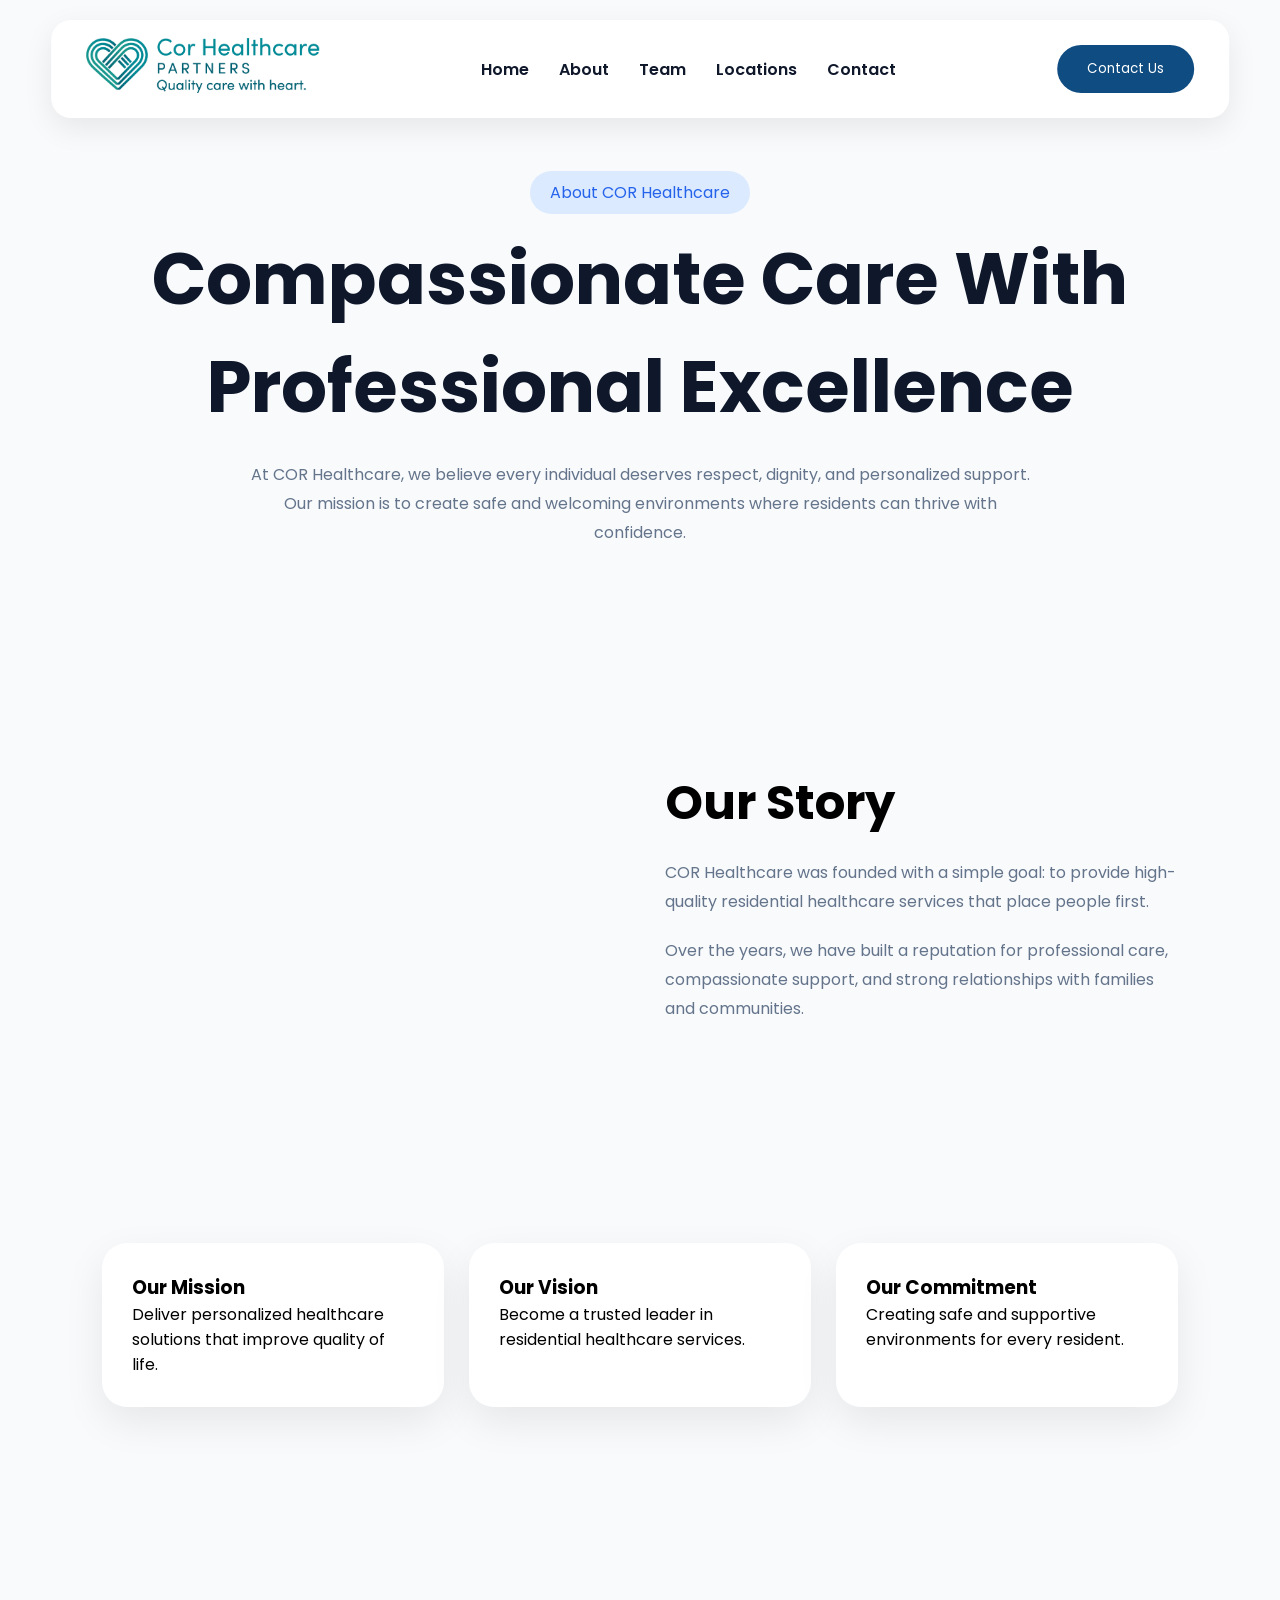
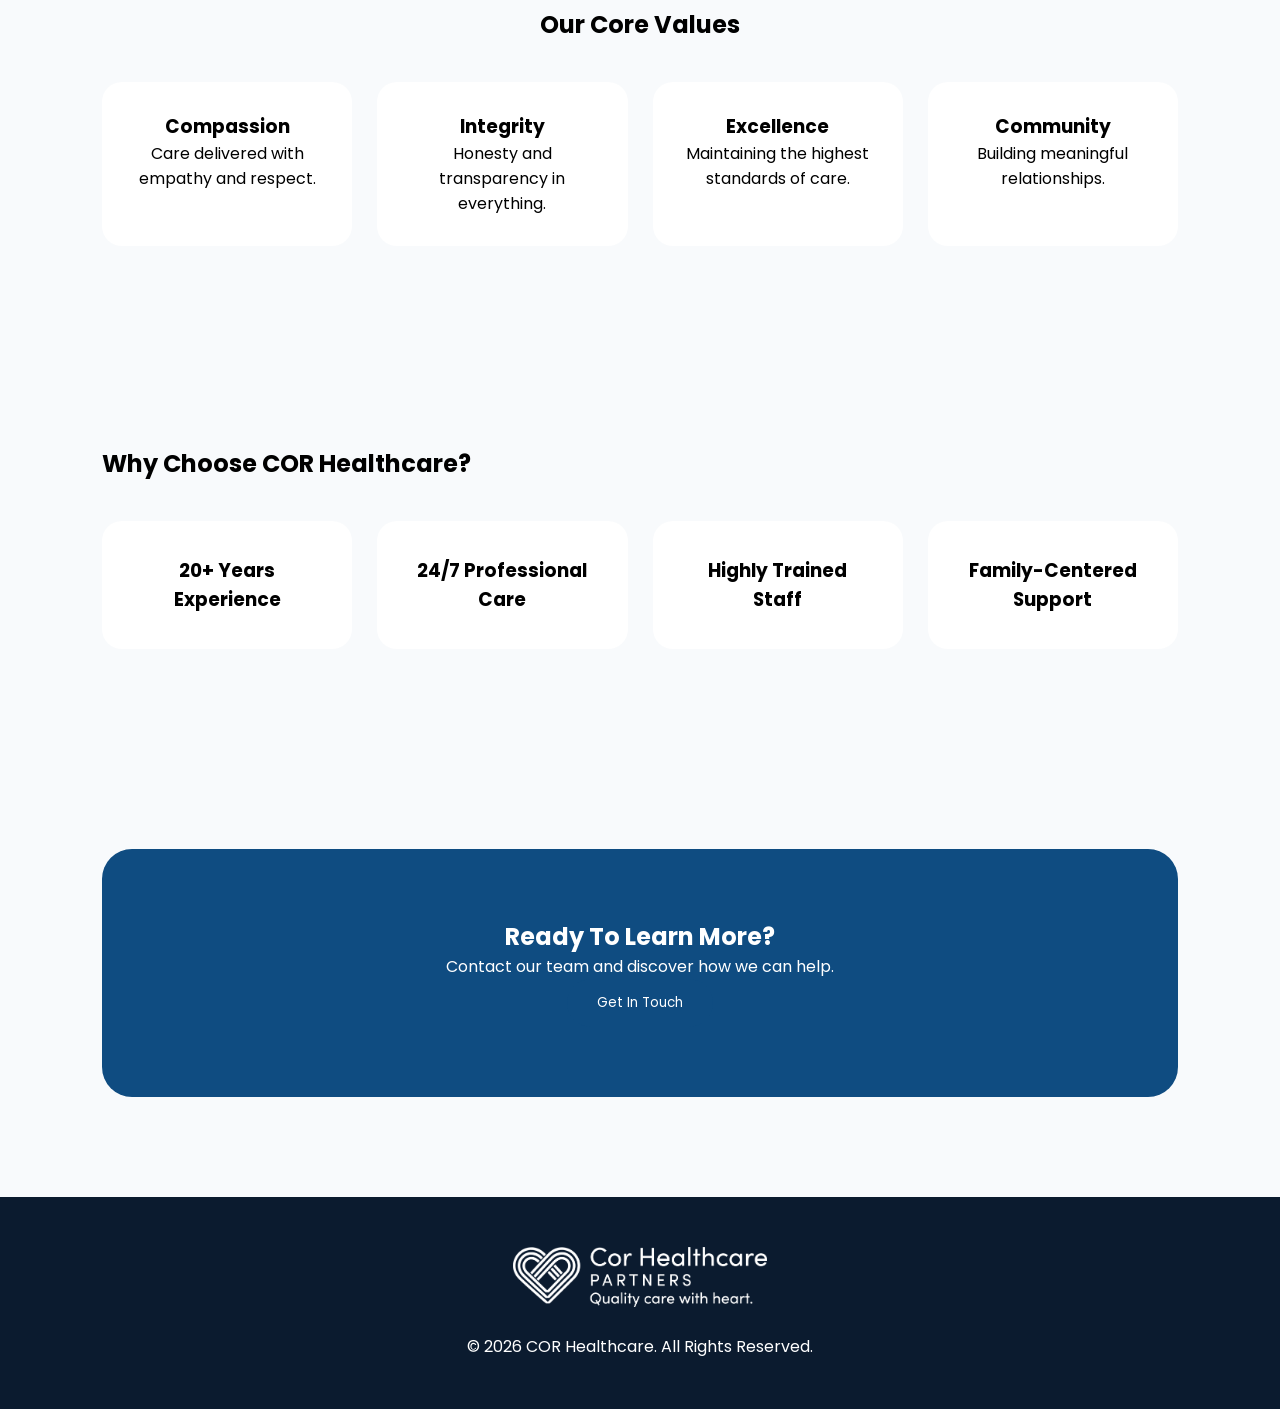
==== about.html @ ffe54008 "first" ====
<!DOCTYPE html>
<html lang="en">
<head>
<meta charset="UTF-8">
<meta name="viewport" content="width=device-width, initial-scale=1.0">
<title>About Us | COR Healthcare</title>

<link rel="stylesheet" href="about.css">

<link rel="preconnect" href="https://fonts.googleapis.com">
<link href="https://fonts.googleapis.com/css2?family=Poppins:wght@300;400;500;600;700;800&display=swap" rel="stylesheet">
</head>

<body>

<nav class="navbar">

<div class="logo">
<img src="logonew.png" alt="">
</div>

<ul class="nav-links">
<li><a href="index.html">Home</a></li>
<li><a href="about.html">About</a></li>
<li><a href="team.html">Team</a></li>
<li><a href="locations.html">Locations</a></li>
<li><a href="contact.html">Contact</a></li>
</ul>

<a href="contact.html">
<button class="nav-btn">Contact Us</button>
</a>

</nav>

<!-- HERO -->

<section class="about-hero">

<div class="hero-content">

<span class="tag">About COR Healthcare</span>

<h1>
Compassionate Care
With Professional Excellence
</h1>

<p>
At COR Healthcare, we believe every individual deserves
respect, dignity, and personalized support. Our mission is
to create safe and welcoming environments where residents
can thrive with confidence.
</p>

</div>

</section>

<!-- STORY -->

<section class="story-section">

<div class="section-inner">

<div class="story-grid">

<div>
<img src="https://images.unsplash.com/photo-1516549655169-df83a0774514?w=1200" alt="">
</div>

<div>

<h2>Our Story</h2>

<p>
COR Healthcare was founded with a simple goal:
to provide high-quality residential healthcare services
that place people first.
</p>

<p>
Over the years, we have built a reputation for
professional care, compassionate support, and
strong relationships with families and communities.
</p>

</div>

</div>

</div>

</section>

<!-- MISSION -->

<section class="mission-section">

<div class="section-inner">

<div class="cards">

<div class="card">
<h3>Our Mission</h3>
<p>
Deliver personalized healthcare solutions
that improve quality of life.
</p>
</div>

<div class="card">
<h3>Our Vision</h3>
<p>
Become a trusted leader in residential
healthcare services.
</p>
</div>

<div class="card">
<h3>Our Commitment</h3>
<p>
Creating safe and supportive environments
for every resident.
</p>
</div>

</div>

</div>

</section>

<!-- VALUES -->

<section class="values-section">

<div class="section-inner">

<h2>Our Core Values</h2>

<div class="values-grid">

<div class="value-box">
<h3>Compassion</h3>
<p>Care delivered with empathy and respect.</p>
</div>

<div class="value-box">
<h3>Integrity</h3>
<p>Honesty and transparency in everything.</p>
</div>

<div class="value-box">
<h3>Excellence</h3>
<p>Maintaining the highest standards of care.</p>
</div>

<div class="value-box">
<h3>Community</h3>
<p>Building meaningful relationships.</p>
</div>

</div>

</div>

</section>

<!-- WHY US -->

<section class="why-section">

<div class="section-inner">

<h2>Why Choose COR Healthcare?</h2>

<div class="why-grid">

<div class="why-card">
<h3>20+ Years Experience</h3>
</div>

<div class="why-card">
<h3>24/7 Professional Care</h3>
</div>

<div class="why-card">
<h3>Highly Trained Staff</h3>
</div>

<div class="why-card">
<h3>Family-Centered Support</h3>
</div>

</div>

</div>

</section>

<!-- CTA -->

<section class="cta-section">

<div class="cta-box">

<h2>Ready To Learn More?</h2>

<p>
Contact our team and discover how we can help.
</p>

<a href="contact.html">
<button class="nav-btn">
Get In Touch
</button>
</a>

</div>

</section>

<footer class="footer">

<div class="footer-content">

<img src="footerlogo.png" alt="">

<p>
© 2026 COR Healthcare. All Rights Reserved.
</p>

</div>

</footer>

<script src="about.js"></script>

</body>
</html>
---- about.css ----
*{
margin:0;
padding:0;
box-sizing:border-box;
font-family:Poppins,sans-serif;
}

body{
background:#f8fafc;
overflow-x:hidden;
}

.navbar{
position:fixed;
top:20px;
left:50%;
transform:translateX(-50%);
width:92%;
padding:18px 35px;
display:flex;
justify-content:space-between;
align-items:center;
background:white;
border-radius:20px;
box-shadow:0 10px 30px rgba(0,0,0,.08);
z-index:999;
}

.logo img{
height:55px;
}

.nav-links{
display:flex;
gap:30px;
list-style:none;
}

.nav-links a{
text-decoration:none;
color:#0f172a;
font-weight:600;
}

.nav-btn{
background:#0f4c81;
color:white;
border:none;
padding:14px 30px;
border-radius:50px;
cursor:pointer;
}

.about-hero{
padding:180px 8% 120px;
text-align:center;
}

.about-hero h1{
font-size:4.5rem;
margin:20px 0;
color:#0f172a;
}

.about-hero p{
max-width:800px;
margin:auto;
line-height:1.8;
color:#64748b;
}

.tag{
background:#dbeafe;
color:#2563eb;
padding:10px 20px;
border-radius:30px;
}

.section-inner{
max-width:1200px;
margin:auto;
}

.story-section{
padding:100px 8%;
}

.story-grid{
display:grid;
grid-template-columns:1fr 1fr;
gap:50px;
align-items:center;
}

.story-grid img{
width:100%;
border-radius:25px;
}

.story-grid h2{
font-size:3rem;
margin-bottom:20px;
}

.story-grid p{
line-height:1.8;
color:#64748b;
margin-bottom:20px;
}

.mission-section{
padding:100px 8%;
}

.cards{
display:grid;
grid-template-columns:repeat(3,1fr);
gap:25px;
}

.card{
background:white;
padding:30px;
border-radius:25px;
box-shadow:0 15px 40px rgba(0,0,0,.08);
}

.values-section{
padding:100px 8%;
text-align:center;
}

.values-grid{
display:grid;
grid-template-columns:repeat(4,1fr);
gap:25px;
margin-top:40px;
}

.value-box{
background:white;
padding:30px;
border-radius:20px;
}

.why-section{
padding:100px 8%;
}

.why-grid{
display:grid;
grid-template-columns:repeat(4,1fr);
gap:25px;
margin-top:40px;
}

.why-card{
background:white;
padding:35px;
border-radius:20px;
text-align:center;
}

.cta-section{
padding:100px 8%;
}

.cta-box{
background:#0f4c81;
padding:70px;
border-radius:30px;
text-align:center;
color:white;
}

.footer{
background:#0b1b2f;
padding:50px;
text-align:center;
color:white;
}

.footer img{
height:60px;
margin-bottom:20px;
}
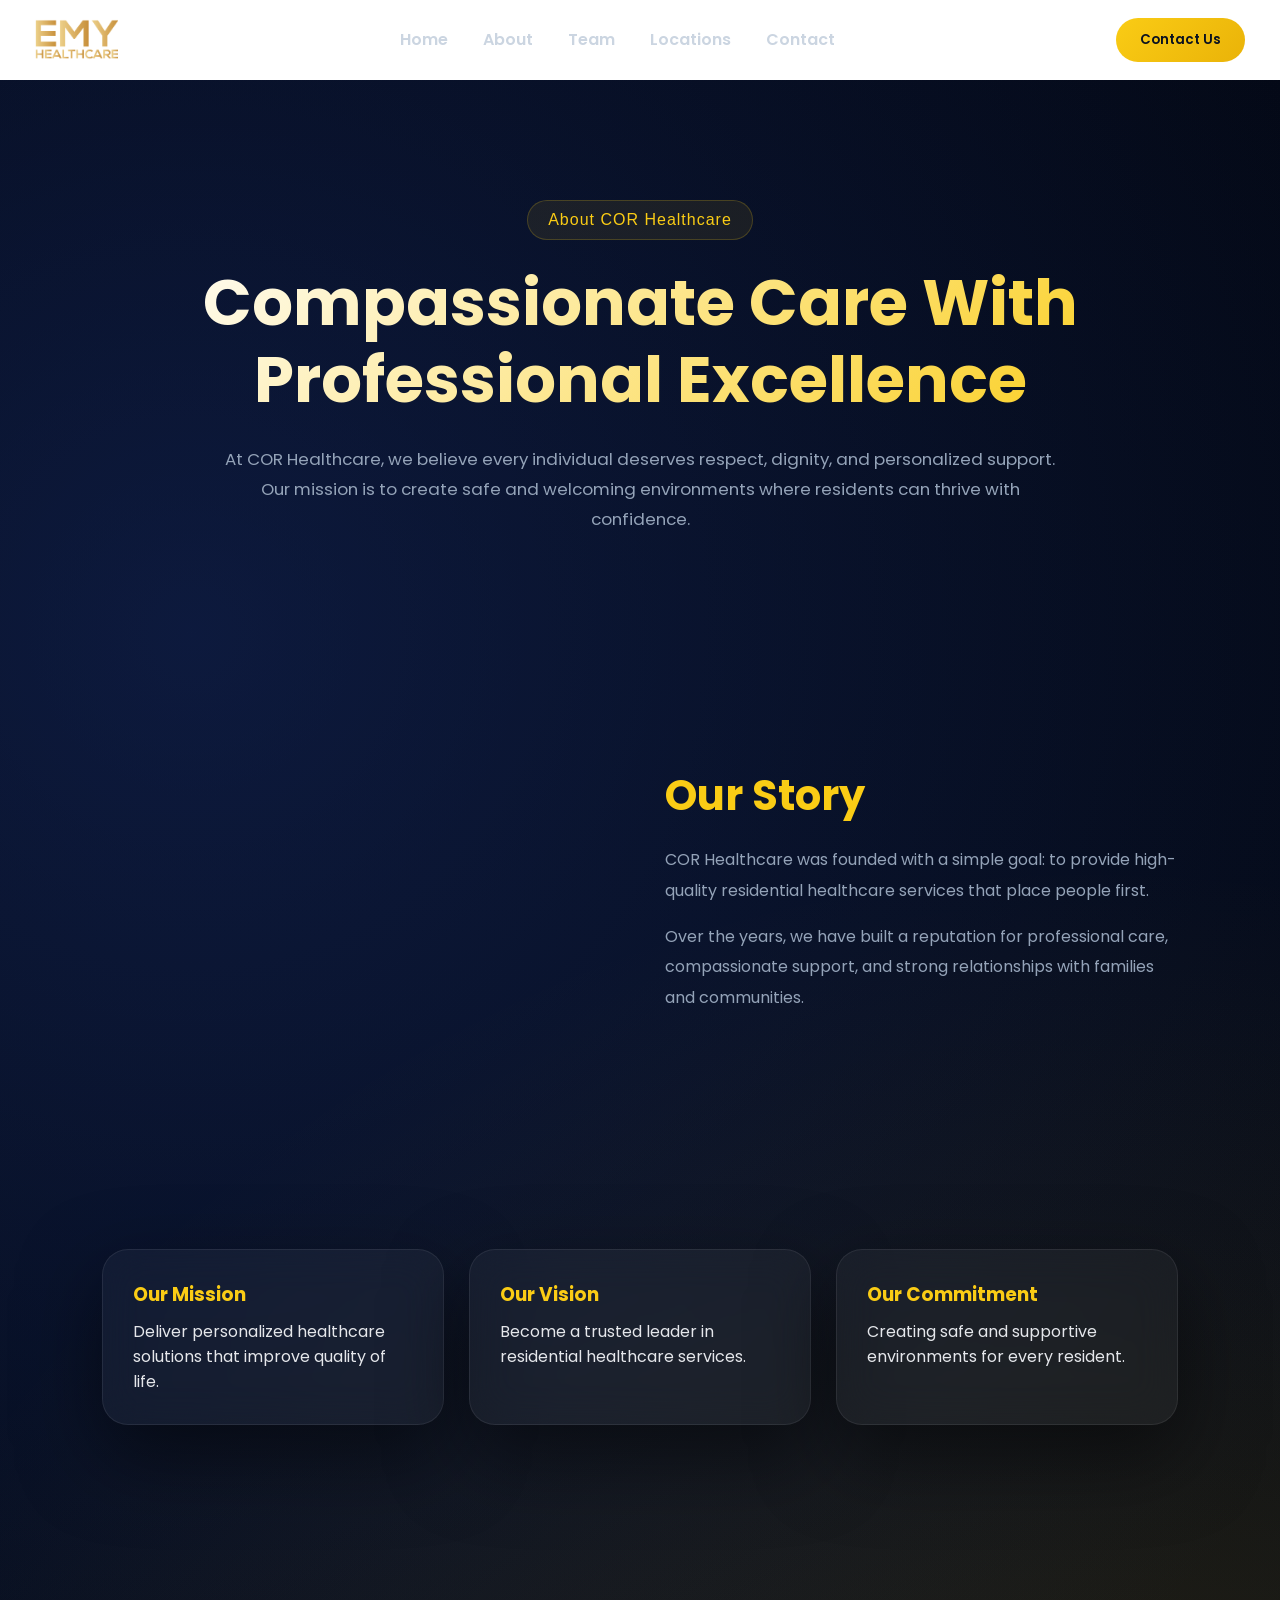
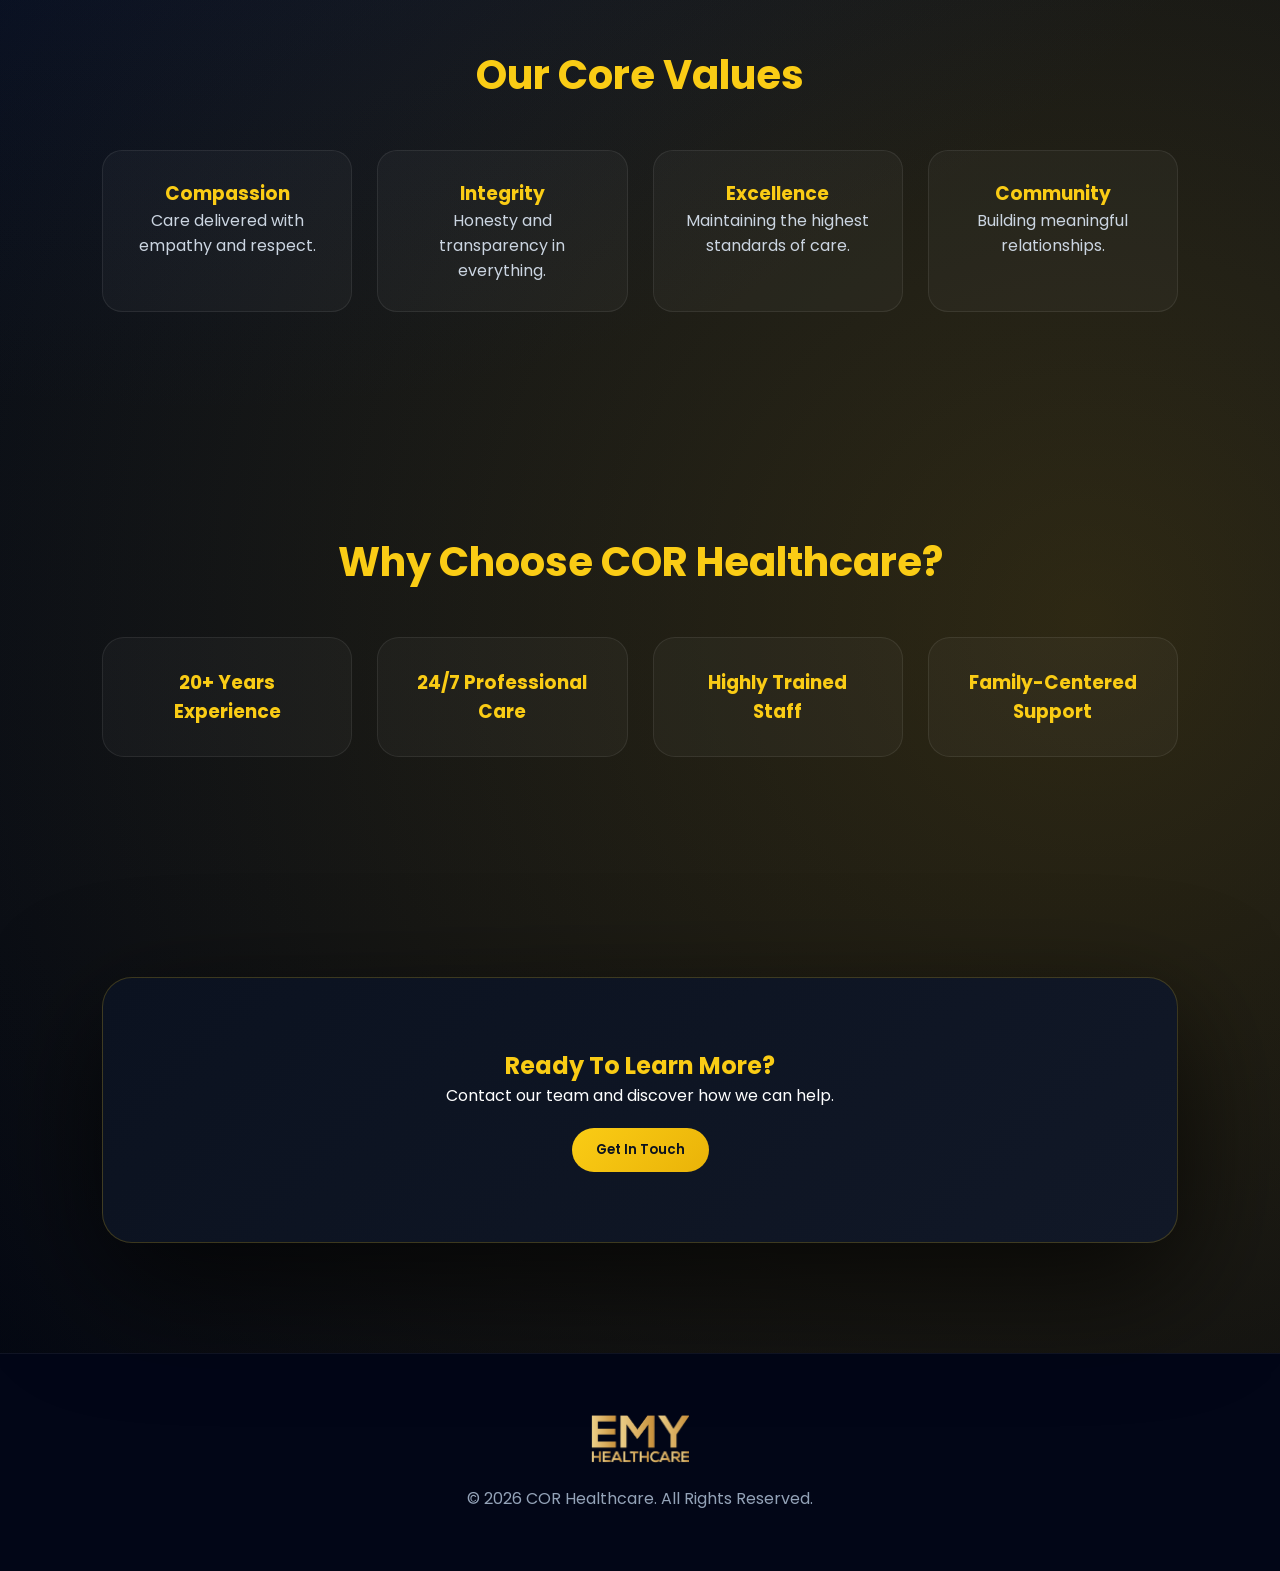
==== commit 50b0803a: "last" ====
--- a/about.html
+++ b/about.html
@@ -16,7 +16,7 @@
 <nav class="navbar">
 
 <div class="logo">
-<img src="logonew.png" alt="">
+<img src="logohealth.png" alt="">
 </div>
 
 <ul class="nav-links">
@@ -37,7 +37,7 @@
 
 <section class="about-hero">
 
-<div class="hero-content">
+<div class="hero-content reveal">
 
 <span class="tag">About COR Healthcare</span>
 
@@ -57,6 +57,7 @@
 
 </section>
 
+
 <!-- STORY -->
 
 <section class="story-section">
@@ -65,13 +66,14 @@
 
 <div class="story-grid">
 
-<div>
+<div class="reveal">
 <img src="https://images.unsplash.com/photo-1516549655169-df83a0774514?w=1200" alt="">
 </div>
 
-<div>
+<div class="reveal">
 
 <h2>Our Story</h2>
+
 
 <p>
 COR Healthcare was founded with a simple goal:
@@ -101,24 +103,27 @@
 
 <div class="cards">
 
-<div class="card">
+<div class="card reveal">
 <h3>Our Mission</h3>
+
 <p>
 Deliver personalized healthcare solutions
 that improve quality of life.
 </p>
 </div>
 
-<div class="card">
+<div class="card reveal">
 <h3>Our Vision</h3>
+
 <p>
 Become a trusted leader in residential
 healthcare services.
 </p>
 </div>
 
-<div class="card">
+<div class="card reveal">
 <h3>Our Commitment</h3>
+
 <p>
 Creating safe and supportive environments
 for every resident.
@@ -139,24 +144,24 @@
 
 <h2>Our Core Values</h2>
 
-<div class="values-grid">
-
-<div class="value-box">
+<div class="values-grid reveal">
+
+<div class="value-box reveal">
 <h3>Compassion</h3>
 <p>Care delivered with empathy and respect.</p>
 </div>
 
-<div class="value-box">
+<div class="value-box reveal">
 <h3>Integrity</h3>
 <p>Honesty and transparency in everything.</p>
 </div>
 
-<div class="value-box">
+<div class="value-box reveal">
 <h3>Excellence</h3>
 <p>Maintaining the highest standards of care.</p>
 </div>
 
-<div class="value-box">
+<div class="value-box reveal">
 <h3>Community</h3>
 <p>Building meaningful relationships.</p>
 </div>
@@ -185,11 +190,11 @@
 <h3>24/7 Professional Care</h3>
 </div>
 
-<div class="why-card">
+<div class="why-card reveal">
 <h3>Highly Trained Staff</h3>
 </div>
 
-<div class="why-card">
+<div class="why-card reveal">
 <h3>Family-Centered Support</h3>
 </div>
 
@@ -203,7 +208,7 @@
 
 <section class="cta-section">
 
-<div class="cta-box">
+<div class="cta-box reveal">
 
 <h2>Ready To Learn More?</h2>
 
@@ -225,7 +230,7 @@
 
 <div class="footer-content">
 
-<img src="footerlogo.png" alt="">
+<img src="logohealth.png" alt="">
 
 <p>
 © 2026 COR Healthcare. All Rights Reserved.
--- a/about.css
+++ b/about.css
@@ -1,186 +1,357 @@
 *{
-margin:0;
-padding:0;
-box-sizing:border-box;
-font-family:Poppins,sans-serif;
+  margin:0;
+  padding:0;
+  box-sizing:border-box;
+  font-family:"Poppins", sans-serif;
+}
+
+html{
+  scroll-behavior:smooth;
 }
 
 body{
-background:#f8fafc;
-overflow-x:hidden;
-}
-
+  background:
+  radial-gradient(circle at 15% 20%, rgba(30,58,138,0.35), transparent 50%),
+  radial-gradient(circle at 85% 70%, rgba(234,179,8,0.18), transparent 55%),
+  linear-gradient(180deg,#030712 0%,#050b18 60%,#030712 100%);
+
+  color:#e5e7eb;
+  overflow-x:hidden;
+}
+
+/* ================= NAVBAR ================= */
 .navbar{
-position:fixed;
-top:20px;
-left:50%;
-transform:translateX(-50%);
-width:92%;
-padding:18px 35px;
-display:flex;
-justify-content:space-between;
-align-items:center;
-background:white;
-border-radius:20px;
-box-shadow:0 10px 30px rgba(0,0,0,.08);
-z-index:999;
+  position:fixed;
+  top:0;
+  width:100%;
+  height:80px;
+
+  padding:0 35px;
+
+  display:flex;
+  justify-content:space-between;
+  align-items:center;
+
+  z-index:1000;
+
+  background:rgba(255,255,255,0.04);
+  backdrop-filter:blur(20px);
+
+  border-bottom:1px solid rgba(255,255,255,0.08);
+}
+
+.navbar.scrolled{
+  background:rgba(3,7,18,0.85);
+  backdrop-filter:blur(30px);
+}
+
+/* LOGO FIX */
+.logo{
+  display:flex;
+  align-items:center;
+  height:100%;
 }
 
 .logo img{
-height:55px;
-}
-
+  height:42px;
+  width:auto;
+  max-width:140px;
+  object-fit:contain;
+  display:block;
+}
+
+/* NAV LINKS */
 .nav-links{
-display:flex;
-gap:30px;
-list-style:none;
+  display:flex;
+  align-items:center;
+  list-style:none;
+  gap:35px;
 }
 
 .nav-links a{
-text-decoration:none;
-color:#0f172a;
-font-weight:600;
-}
-
+  color:#cbd5e1;
+  font-weight:600;
+  text-decoration:none;
+  transition:.3s;
+  position:relative;
+}
+
+.nav-links a:hover{
+  color:#facc15;
+}
+
+/* BUTTON */
 .nav-btn{
-background:#0f4c81;
-color:white;
-border:none;
-padding:14px 30px;
-border-radius:50px;
-cursor:pointer;
-}
-
+  background:linear-gradient(135deg,#facc15,#eab308);
+  color:#0b1220;
+  border:none;
+  padding:12px 24px;
+  border-radius:50px;
+  font-weight:600;
+  cursor:pointer;
+  transition:.3s;
+}
+
+.nav-btn:hover{
+  transform:translateY(-3px);
+  box-shadow:0 15px 40px rgba(234,179,8,0.25);
+}
+
+/* ================= HERO ================= */
 .about-hero{
-padding:180px 8% 120px;
-text-align:center;
+  padding:200px 8% 120px;
+  text-align:center;
+}
+
+.about-hero .tag{
+  background:rgba(250,204,21,0.08);
+  color:#facc15;
+  padding:10px 20px;
+  border-radius:30px;
+  border:1px solid rgba(250,204,21,0.2);
+  display:inline-block;
+  font-weight:500;
+  letter-spacing:1px;
 }
 
 .about-hero h1{
-font-size:4.5rem;
-margin:20px 0;
-color:#0f172a;
+  font-size:4rem;
+  margin:25px 0;
+  line-height:1.2;
+
+  background:linear-gradient(135deg,#ffffff,#facc15);
+  -webkit-background-clip:text;
+  -webkit-text-fill-color:transparent;
 }
 
 .about-hero p{
-max-width:800px;
-margin:auto;
-line-height:1.8;
-color:#64748b;
-}
-
-.tag{
-background:#dbeafe;
-color:#2563eb;
-padding:10px 20px;
-border-radius:30px;
-}
-
-.section-inner{
-max-width:1200px;
-margin:auto;
-}
-
+  max-width:850px;
+  margin:auto;
+  color:#94a3b8;
+  line-height:1.8;
+  font-size:1.05rem;
+}
+
+/* ================= STORY ================= */
 .story-section{
-padding:100px 8%;
+  padding:110px 8%;
 }
 
 .story-grid{
-display:grid;
-grid-template-columns:1fr 1fr;
-gap:50px;
-align-items:center;
+  display:grid;
+  grid-template-columns:1fr 1fr;
+  gap:50px;
+  align-items:center;
 }
 
 .story-grid img{
-width:100%;
-border-radius:25px;
+  width:100%;
+  border-radius:28px;
+  box-shadow:0 40px 100px rgba(0,0,0,0.6);
+  transition:.5s ease;
+}
+
+.story-grid img:hover{
+  transform:scale(1.03);
 }
 
 .story-grid h2{
-font-size:3rem;
-margin-bottom:20px;
+  font-size:2.6rem;
+  color:#facc15;
+  margin-bottom:18px;
 }
 
 .story-grid p{
-line-height:1.8;
-color:#64748b;
-margin-bottom:20px;
-}
-
+  color:#94a3b8;
+  line-height:1.9;
+  margin-bottom:16px;
+}
+
+/* ================= MISSION ================= */
 .mission-section{
-padding:100px 8%;
+  padding:110px 8%;
 }
 
 .cards{
-display:grid;
-grid-template-columns:repeat(3,1fr);
-gap:25px;
+  display:grid;
+  grid-template-columns:repeat(3,1fr);
+  gap:25px;
 }
 
 .card{
-background:white;
-padding:30px;
-border-radius:25px;
-box-shadow:0 15px 40px rgba(0,0,0,.08);
-}
-
+  background:rgba(255,255,255,0.04);
+  backdrop-filter:blur(20px);
+
+  border:1px solid rgba(255,255,255,0.08);
+  border-radius:26px;
+
+  padding:30px;
+
+  color:#e5e7eb;
+
+  box-shadow:0 30px 80px rgba(0,0,0,0.5);
+
+  transition:.4s ease;
+}
+
+.card:hover{
+  transform:translateY(-8px);
+  border-color:rgba(250,204,21,0.25);
+}
+
+.card h3{
+  color:#facc15;
+  margin-bottom:10px;
+}
+
+/* ================= VALUES ================= */
 .values-section{
-padding:100px 8%;
-text-align:center;
+  padding:110px 8%;
+  text-align:center;
+}
+
+.values-section h2{
+  font-size:2.5rem;
+  color:#facc15;
 }
 
 .values-grid{
-display:grid;
-grid-template-columns:repeat(4,1fr);
-gap:25px;
-margin-top:40px;
+  display:grid;
+  grid-template-columns:repeat(4,1fr);
+  gap:25px;
+  margin-top:45px;
 }
 
 .value-box{
-background:white;
-padding:30px;
-border-radius:20px;
-}
-
+  background:rgba(255,255,255,0.03);
+  border:1px solid rgba(255,255,255,0.08);
+
+  border-radius:20px;
+  padding:28px;
+
+  color:#cbd5e1;
+
+  transition:.3s ease;
+}
+
+.value-box:hover{
+  transform:translateY(-6px);
+  border-color:rgba(250,204,21,0.25);
+}
+
+.value-box h3{
+  color:#facc15;
+}
+
+/* ================= WHY ================= */
 .why-section{
-padding:100px 8%;
+  padding:110px 8%;
+}
+
+.why-section h2{
+  text-align:center;
+  font-size:2.5rem;
+  color:#facc15;
 }
 
 .why-grid{
-display:grid;
-grid-template-columns:repeat(4,1fr);
-gap:25px;
-margin-top:40px;
+  display:grid;
+  grid-template-columns:repeat(4,1fr);
+  gap:25px;
+  margin-top:45px;
 }
 
 .why-card{
-background:white;
-padding:35px;
-border-radius:20px;
-text-align:center;
-}
-
+  background:rgba(255,255,255,0.03);
+  border:1px solid rgba(255,255,255,0.08);
+
+  border-radius:22px;
+  padding:30px;
+
+  text-align:center;
+
+  color:#e5e7eb;
+
+  transition:.4s ease;
+}
+
+.why-card:hover{
+  transform:translateY(-8px);
+  border-color:rgba(250,204,21,0.25);
+  box-shadow:0 30px 80px rgba(0,0,0,0.5);
+}
+
+.why-card h3{
+  color:#facc15;
+}
+
+/* ================= CTA ================= */
 .cta-section{
-padding:100px 8%;
+  padding:110px 8%;
 }
 
 .cta-box{
-background:#0f4c81;
-padding:70px;
-border-radius:30px;
-text-align:center;
-color:white;
-}
-
+  background:linear-gradient(135deg,#0b1220,#111827);
+  border:1px solid rgba(250,204,21,0.2);
+
+  padding:70px;
+  border-radius:30px;
+
+  text-align:center;
+  color:#fff;
+
+  box-shadow:0 40px 120px rgba(0,0,0,0.7);
+}
+
+.cta-box h2{
+  color:#facc15;
+}
+
+.cta-box button{
+  margin-top:20px;
+}
+
+/* ================= FOOTER ================= */
 .footer{
-background:#0b1b2f;
-padding:50px;
-text-align:center;
-color:white;
-}
-
+  background:#020617;
+  padding:60px 20px;
+  text-align:center;
+  color:#94a3b8;
+  border-top:1px solid rgba(255,255,255,0.06);
+}
+
+/* FOOTER LOGO FIX */
 .footer img{
-height:60px;
-margin-bottom:20px;
+  height:50px;
+  width:auto;
+  max-width:140px;
+  object-fit:contain;
+  margin-bottom:15px;
+}
+
+/* ================= ANIMATIONS ================= */
+.reveal{
+  opacity:0;
+  transform:translateY(30px);
+  transition:0.8s ease;
+}
+
+.reveal.active{
+  opacity:1;
+  transform:translateY(0);
+}
+
+/* ================= RESPONSIVE ================= */
+@media(max-width:992px){
+  .story-grid{grid-template-columns:1fr;}
+  .cards{grid-template-columns:1fr;}
+  .values-grid{grid-template-columns:1fr 1fr;}
+  .why-grid{grid-template-columns:1fr 1fr;}
+}
+
+@media(max-width:576px){
+  .about-hero h1{font-size:2.6rem;}
+  .values-grid,.why-grid{grid-template-columns:1fr;}
+  .cta-box{padding:40px;}
+  .nav-links{gap:20px;}
 }
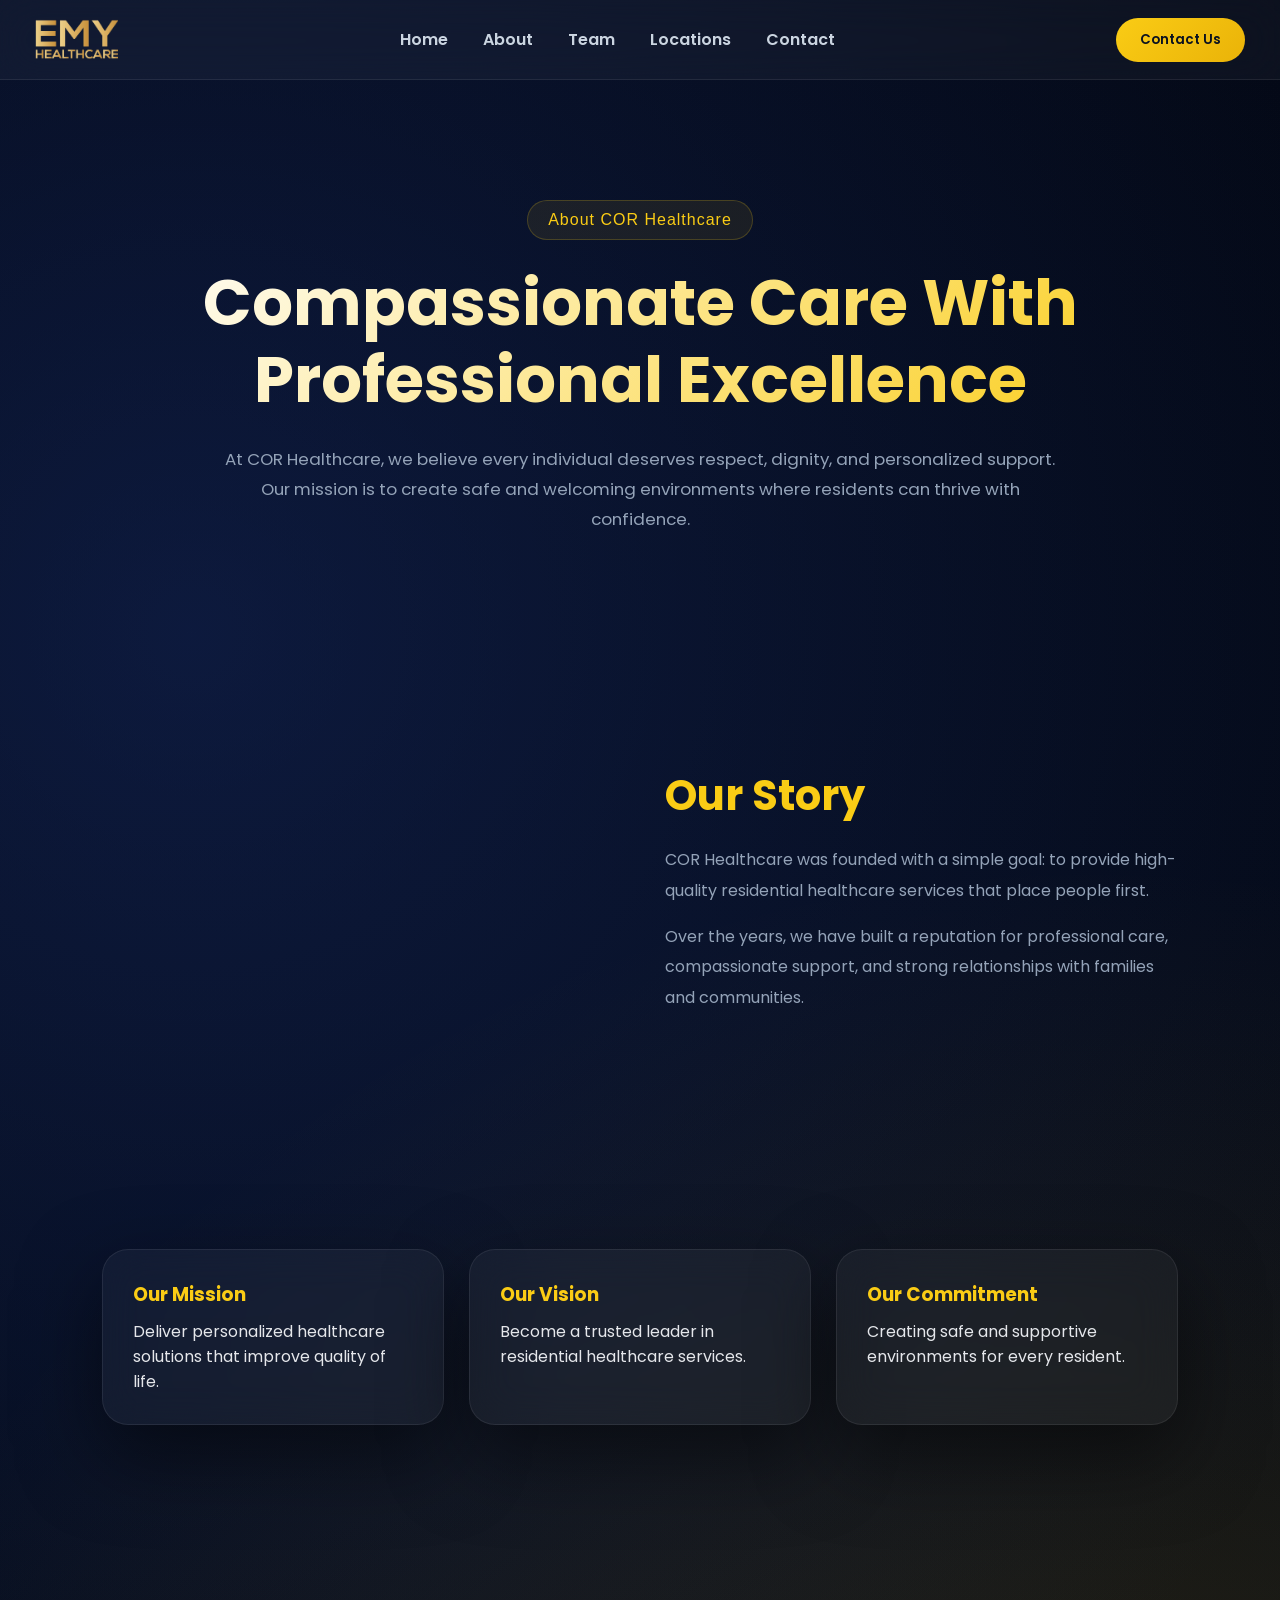
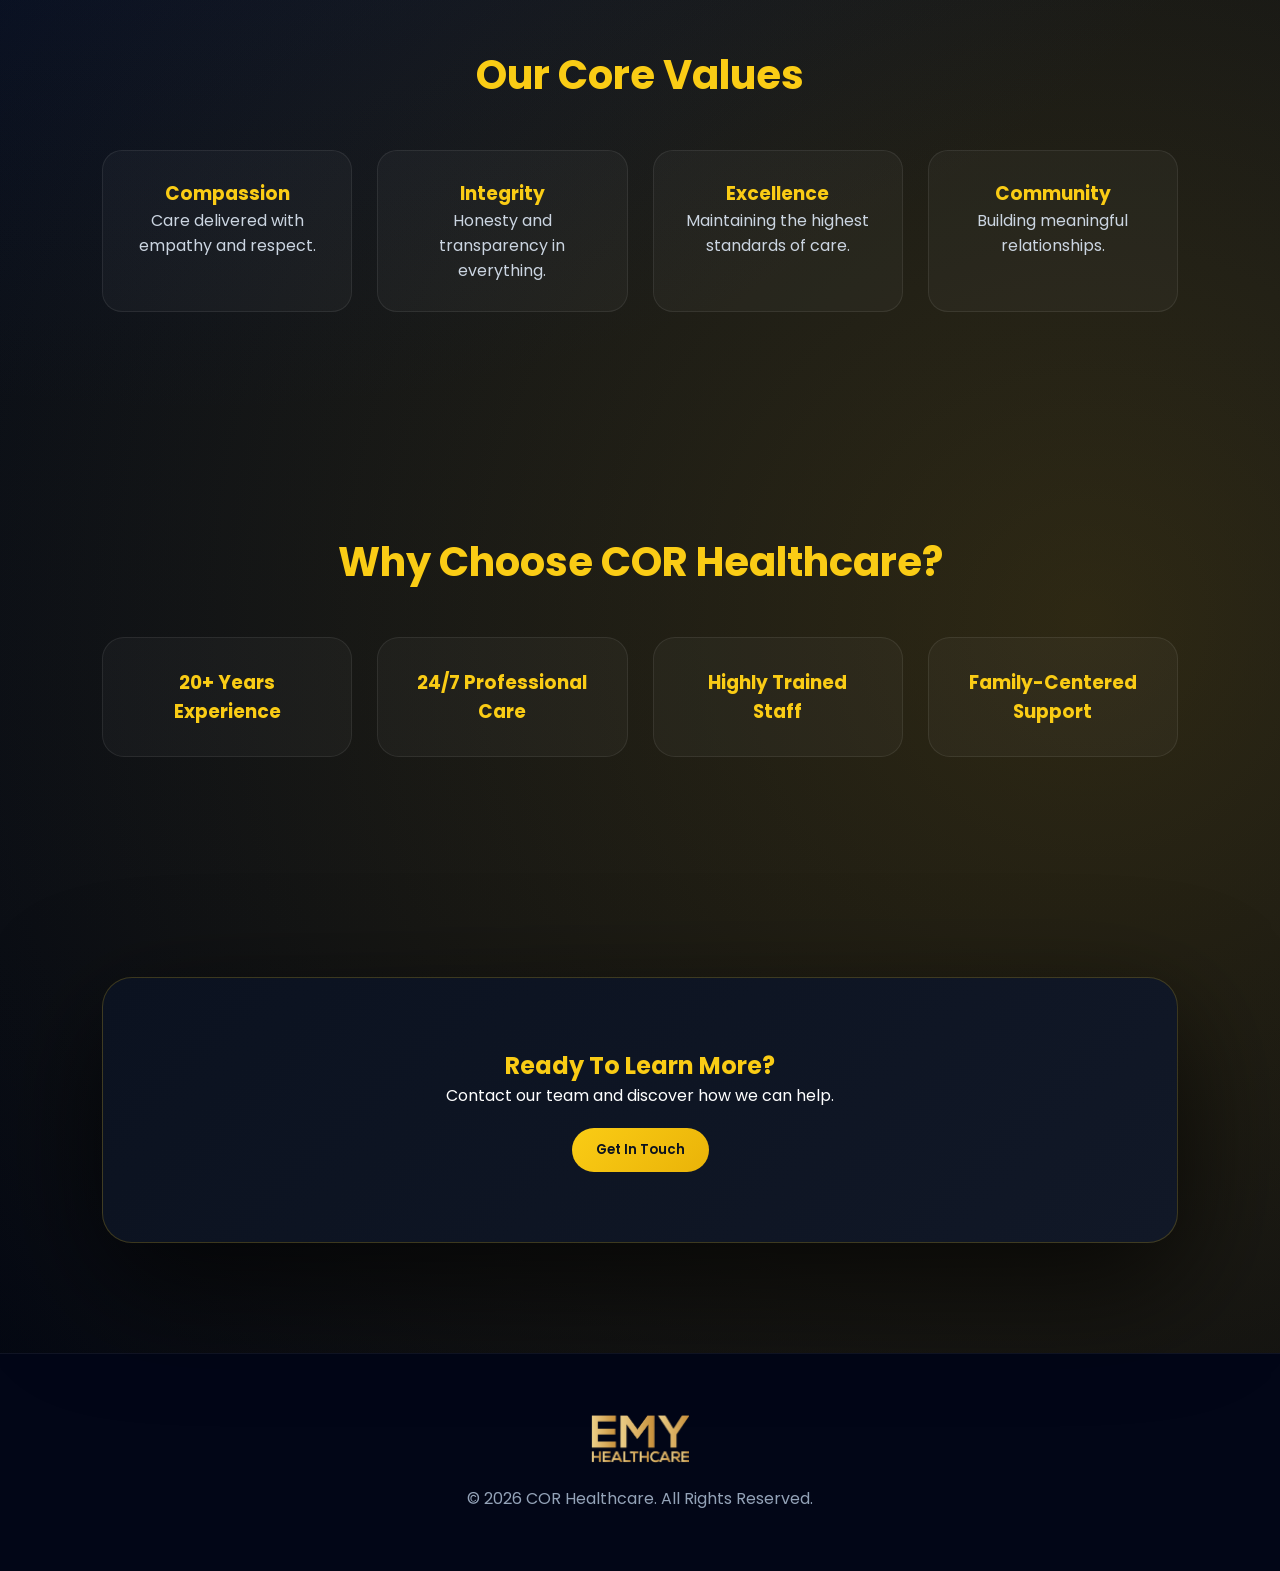
==== commit 142d8977: "last" ====
--- a/about.html
+++ b/about.html
@@ -15,21 +15,25 @@
 
 <nav class="navbar">
 
-<div class="logo">
-<img src="logohealth.png" alt="">
-</div>
-
-<ul class="nav-links">
-<li><a href="index.html">Home</a></li>
-<li><a href="about.html">About</a></li>
-<li><a href="team.html">Team</a></li>
-<li><a href="locations.html">Locations</a></li>
-<li><a href="contact.html">Contact</a></li>
-</ul>
-
-<a href="contact.html">
-<button class="nav-btn">Contact Us</button>
-</a>
+  <div class="logo">
+    <img src="logohealth.png" alt="">
+  </div>
+
+  <button class="menu-btn" type="button" aria-label="Open menu" aria-expanded="false" aria-controls="nav-links">
+    <span class="menu-icon" aria-hidden="true"></span>
+  </button>
+
+  <ul id="nav-links" class="nav-links">
+    <li><a href="index.html">Home</a></li>
+    <li><a href="about.html">About</a></li>
+    <li><a href="team.html">Team</a></li>
+    <li><a href="locations.html">Locations</a></li>
+    <li><a href="contact.html">Contact</a></li>
+  </ul>
+
+  <a href="contact.html">
+    <button class="nav-btn">Contact Us</button>
+  </a>
 
 </nav>
 
--- a/about.css
+++ b/about.css
@@ -97,6 +97,49 @@
   box-shadow:0 15px 40px rgba(234,179,8,0.25);
 }
 
+/* MOBILE MENU BUTTON */
+.menu-btn{
+  display:none;
+  width:46px;
+  height:40px;
+  border-radius:12px;
+  border:1px solid rgba(250,204,21,0.35);
+  background:rgba(255,255,255,0.08);
+  backdrop-filter: blur(10px);
+  -webkit-backdrop-filter: blur(10px);
+  cursor:pointer;
+  align-items:center;
+  justify-content:center;
+}
+
+.menu-icon{
+  width:22px;
+  height:14px;
+  position:relative;
+  display:block;
+}
+
+.menu-icon::before,
+.menu-icon::after{
+  content:"";
+  position:absolute;
+  left:0;
+  right:0;
+  height:2px;
+  background:#facc15;
+  border-radius:2px;
+}
+
+.menu-icon::before{ top:0; }
+.menu-icon::after{ bottom:0; }
+
+.menu-icon{
+  background:linear-gradient(#facc15,#facc15);
+  background-repeat:no-repeat;
+  background-size:100% 2px;
+  background-position:center;
+}
+
 /* ================= HERO ================= */
 .about-hero{
   padding:200px 8% 120px;
@@ -343,6 +386,45 @@
 
 /* ================= RESPONSIVE ================= */
 @media(max-width:992px){
+  .menu-btn{display:inline-flex;}
+  .nav-btn{display:none;}
+
+  .nav-links{
+    position:absolute;
+    top:85px;
+    left:50%;
+    transform:translateX(-50%);
+
+    width:min(92vw,500px);
+
+    background:white;
+    border-radius:18px;
+    padding:12px;
+
+    display:flex;
+    flex-direction:column;
+    gap:12px;
+
+    max-height:0;
+    overflow:hidden;
+    opacity:0;
+
+    transition:.3s ease;
+    box-shadow:0 20px 50px rgba(0,0,0,.12);
+  }
+
+  .nav-links.active{
+    max-height:400px;
+    opacity:1;
+  }
+
+  .nav-links a{
+    width:100%;
+    padding:10px 15px;
+  }
+
+  .nav-links a::after{display:none;}
+
   .story-grid{grid-template-columns:1fr;}
   .cards{grid-template-columns:1fr;}
   .values-grid{grid-template-columns:1fr 1fr;}
@@ -353,5 +435,13 @@
   .about-hero h1{font-size:2.6rem;}
   .values-grid,.why-grid{grid-template-columns:1fr;}
   .cta-box{padding:40px;}
-  .nav-links{gap:20px;}
-}+
+  .navbar{
+    padding:14px 18px;
+    width:calc(100% - 20px);
+    left:10px;
+    transform:none;
+  }
+  .logo img{height:40px;}
+  .nav-links{top:82px;}
+}
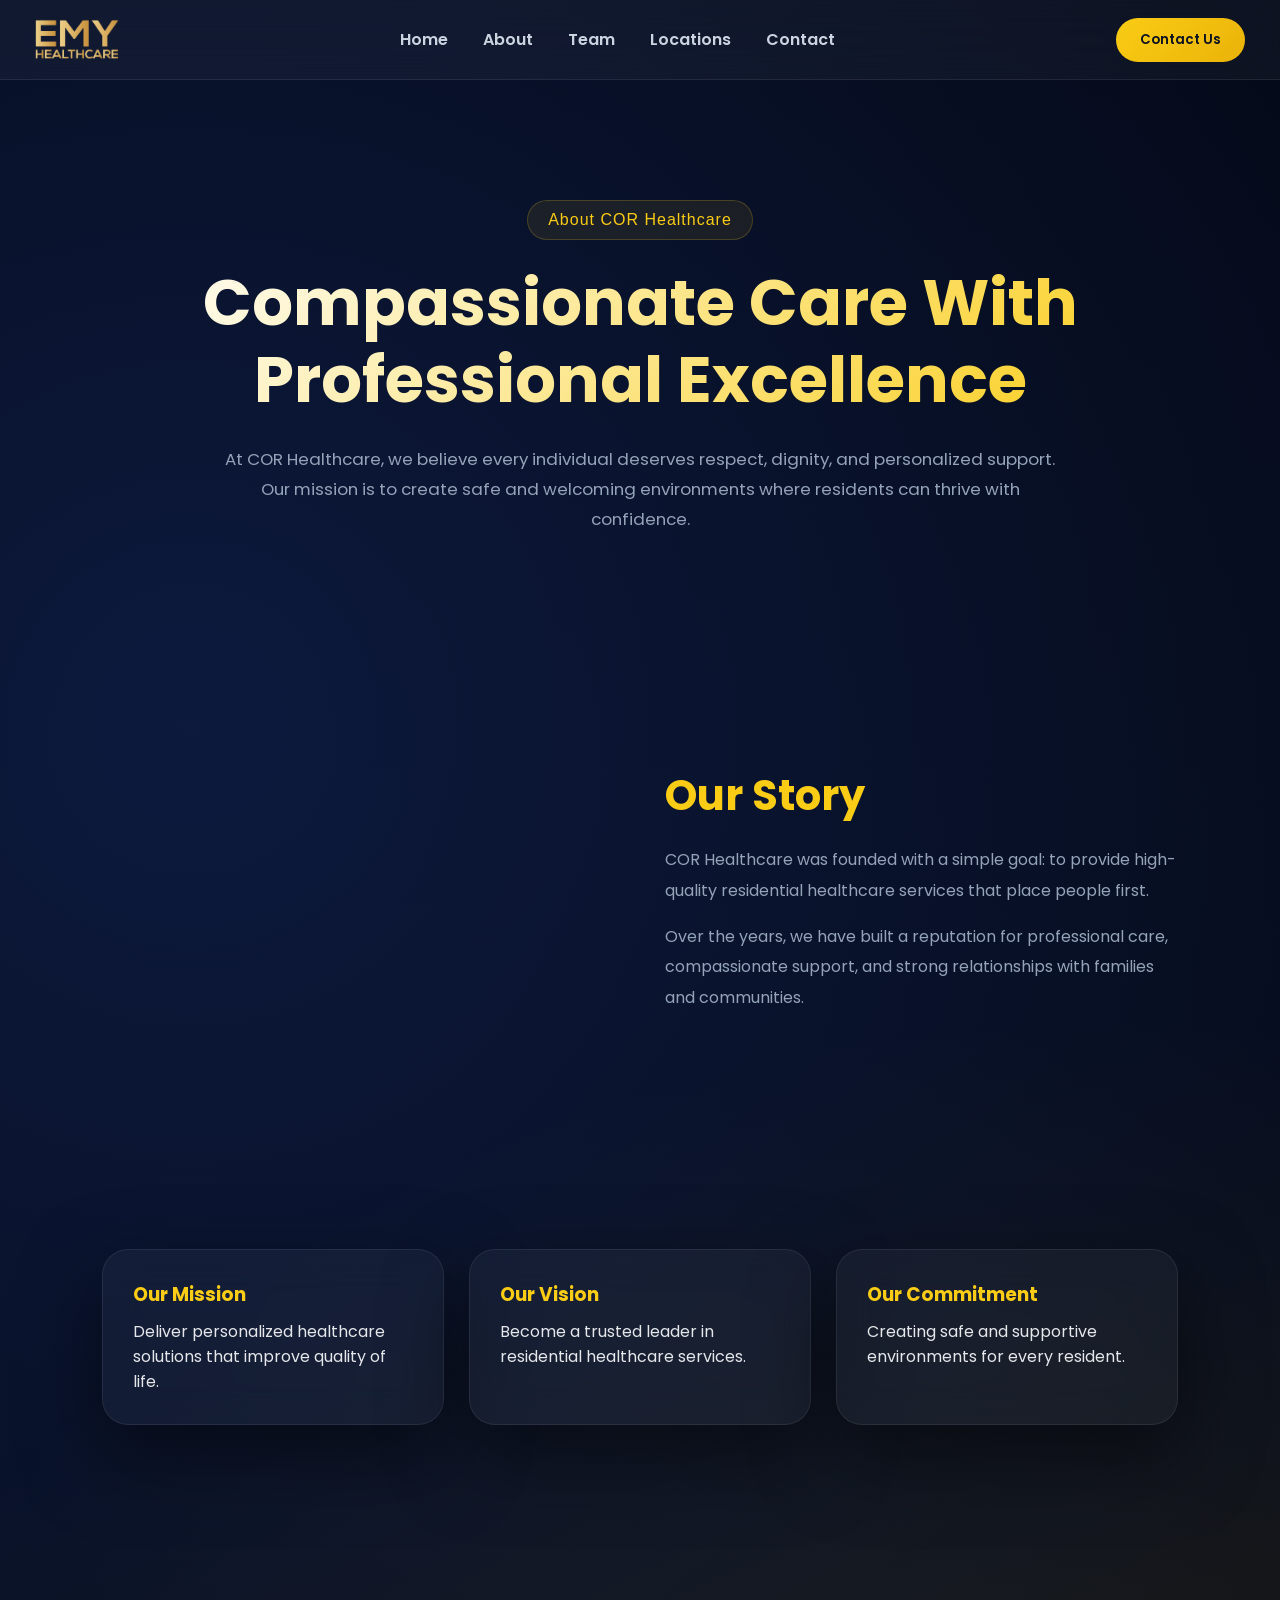
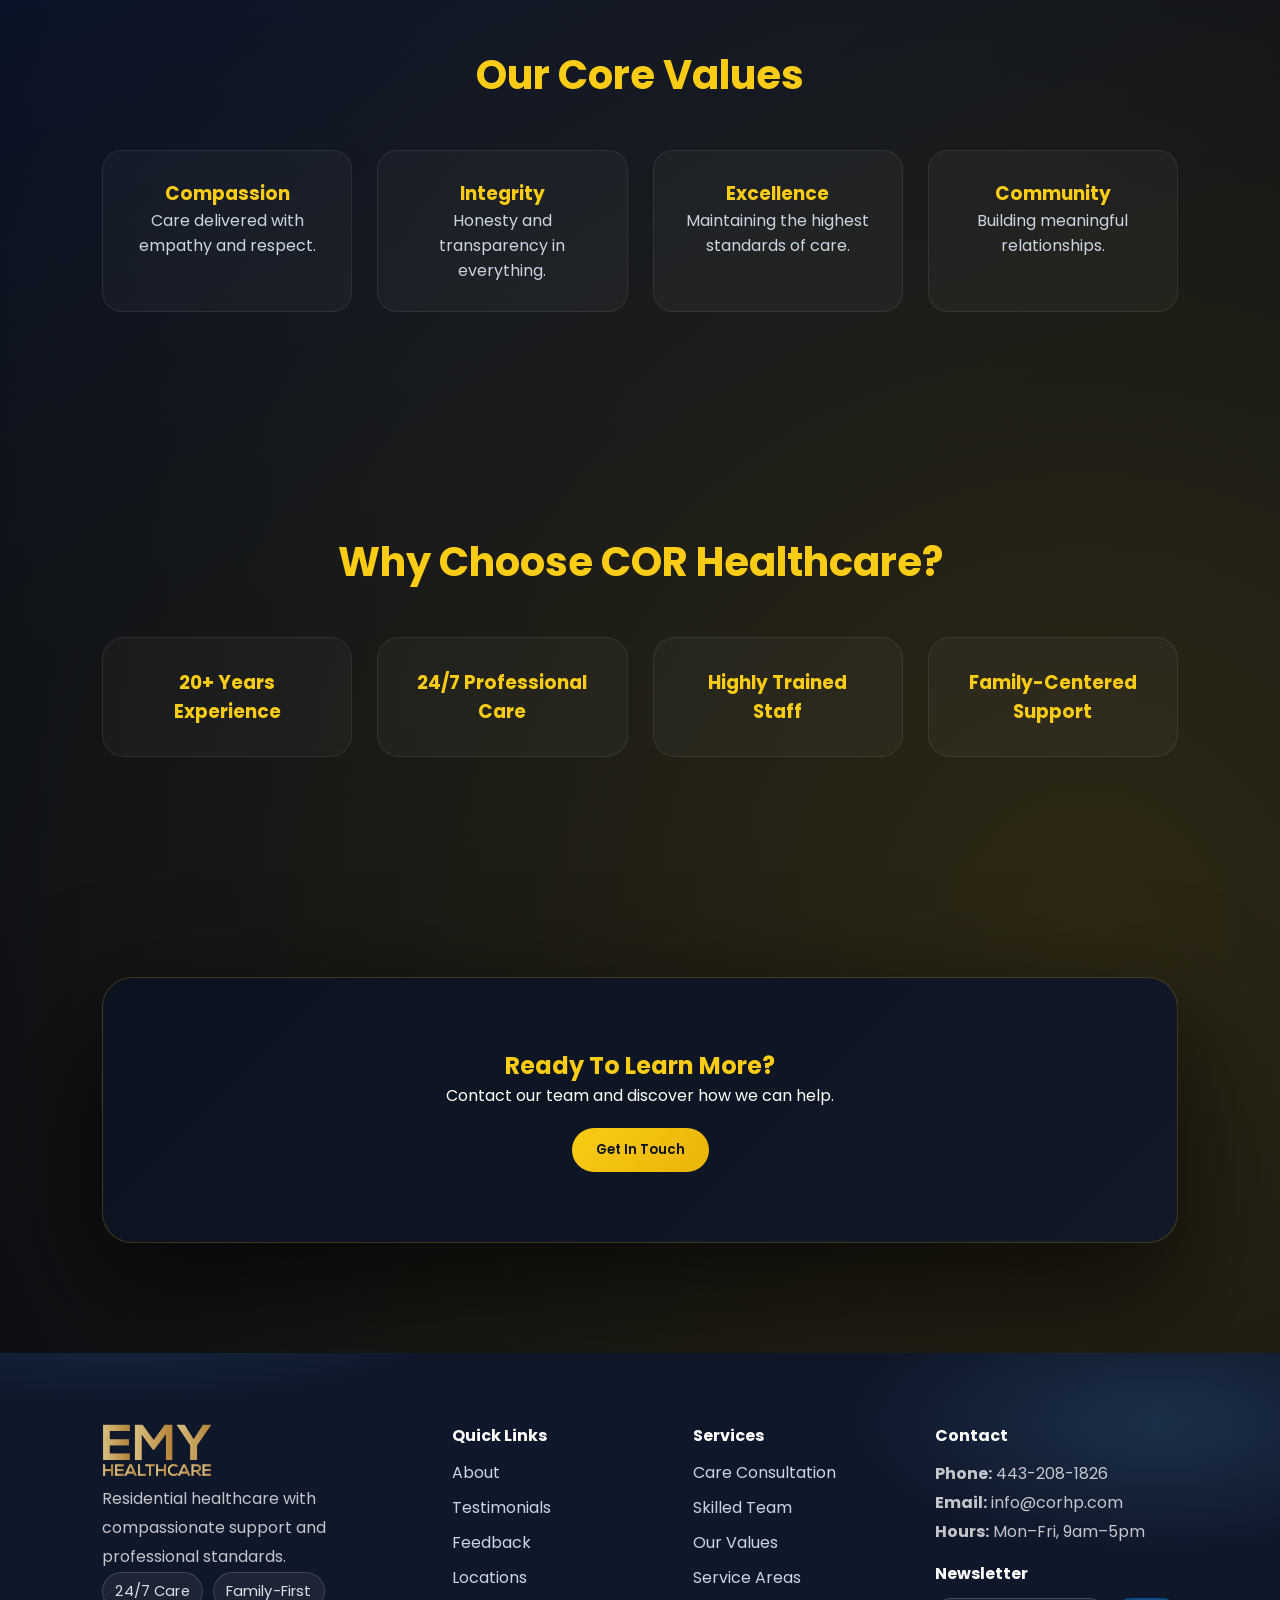
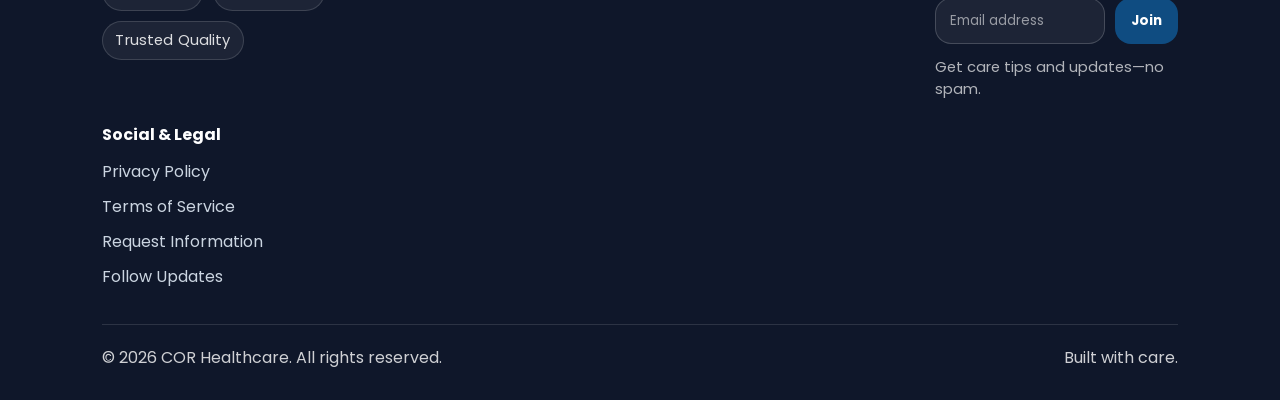
==== commit 4829e5c1: "last" ====
--- a/about.html
+++ b/about.html
@@ -230,19 +230,81 @@
 
 </section>
 
-<footer class="footer">
-
-<div class="footer-content">
-
-<img src="logohealth.png" alt="">
-
-<p>
-© 2026 COR Healthcare. All Rights Reserved.
-</p>
-
-</div>
-
-</footer>
+<footer id="footer" class="footer">
+    <div class="section-inner">
+      <div class="footer-grid">
+        <div class="footer-col reveal">
+          <div class="footer-logo">
+  <img src="logohealth.png" alt="COR Healthcare Logo" />
+</div>
+          <p>
+            Residential healthcare with compassionate support and professional standards.
+          </p>
+
+          <div class="footer-badges" aria-label="Highlights">
+            <span class="footer-badge">24/7 Care</span>
+            <span class="footer-badge">Family-First</span>
+            <span class="footer-badge">Trusted Quality</span>
+          </div>
+        </div>
+
+        <div class="footer-col reveal">
+          <h4>Quick Links</h4>
+          <ul>
+            <li><a href="#about">About</a></li>
+            <li><a href="#testimonials">Testimonials</a></li>
+            <li><a href="#feedback">Feedback</a></li>
+            <li><a href="locations.html">Locations</a></li>
+          </ul>
+        </div>
+
+        <div class="footer-col reveal">
+          <h4>Services</h4>
+          <ul>
+            <li><a href="contact.html">Care Consultation</a></li>
+            <li><a href="team.html">Skilled Team</a></li>
+            <li><a href="about.html">Our Values</a></li>
+            <li><a href="locations.html">Service Areas</a></li>
+          </ul>
+        </div>
+
+        <div class="footer-col reveal">
+          <h4>Contact</h4>
+          <p class="contact-line"><strong>Phone:</strong> 443-208-1826</p>
+          <p class="contact-line"><strong>Email:</strong> info@corhp.com</p>
+          <p class="contact-line"><strong>Hours:</strong> Mon–Fri, 9am–5pm</p>
+
+          <div class="footer-newsletter" style="margin-top:14px;">
+            <h4 style="margin-bottom:0;">Newsletter</h4>
+            <div class="newsletter-row">
+              <input class="footer-input" type="email" placeholder="Email address" aria-label="Newsletter email" />
+              <button class="footer-submit" type="button">Join</button>
+            </div>
+            <div style="color:rgba(255,255,255,0.68);font-size:0.92rem;line-height:1.5;">
+              Get care tips and updates—no spam.
+            </div>
+          </div>
+        </div>
+      </div>
+
+      <div style="margin-top:22px;" class="footer-col reveal">
+        <h4>Social & Legal</h4>
+        <ul>
+          <li><a href="contact.html">Privacy Policy</a></li>
+          <li><a href="contact.html">Terms of Service</a></li>
+          <li><a href="contact.html">Request Information</a></li>
+          <li><a href="contact.html">Follow Updates</a></li>
+        </ul>
+      </div>
+
+
+      <div class="footer-bottom">
+        <div class="reveal">© <span id="year"></span> COR Healthcare. All rights reserved.</div>
+        <div class="reveal">Built with care.</div>
+      </div>
+    </div>
+  </footer>
+
 
 <script src="about.js"></script>
 
--- a/about.css
+++ b/about.css
@@ -356,21 +356,186 @@
 
 /* ================= FOOTER ================= */
 .footer{
-  background:#020617;
-  padding:60px 20px;
-  text-align:center;
-  color:#94a3b8;
-  border-top:1px solid rgba(255,255,255,0.06);
-}
-
-/* FOOTER LOGO FIX */
-.footer img{
-  height:50px;
-  width:auto;
-  max-width:140px;
-  object-fit:contain;
-  margin-bottom:15px;
-}
+  padding:70px 8% 30px;
+  background:#0F172A;
+  color:white;
+  position:relative;
+  overflow:hidden;
+}
+
+
+.footer::before{
+  content:'';
+  position:absolute;
+  inset:-100px;
+  background:
+    radial-gradient(700px 260px at 15% 0%, rgba(56,189,248,0.18), transparent 60%),
+    radial-gradient(520px 220px at 85% 20%, rgba(103,195,255,0.14), transparent 60%);
+  pointer-events:none;
+}
+
+
+.footer-grid{
+  position:relative;
+  z-index:1;
+  display:grid;
+  grid-template-columns:1.2fr 0.8fr 0.8fr 0.9fr;
+  gap:26px;
+}
+
+
+.footer-col p{
+  color:rgba(255,255,255,0.75);
+  line-height:1.8;
+}
+
+.footer-logo img {
+  height: 55px;
+  opacity: 0.9;
+  transition: 0.3s ease;
+}
+
+.footer-logo img:hover {
+  opacity: 1;
+  transform: scale(1.05);
+}
+
+.footer-col h4{
+  margin-bottom:12px;
+  color:#ffffff;
+}
+
+.footer-col ul{
+  padding:0;
+  list-style:none;
+  display:flex;
+  flex-direction:column;
+  gap:10px;
+}
+
+.footer-col a{
+  color:#CBD5E1;
+  text-decoration:none;
+  position:relative;
+}
+
+.footer-col a::after{
+  content:'';
+  position:absolute;
+  left:0;
+  bottom:-6px;
+  width:0%;
+  height:2px;
+  color:#D4AF37;
+  background:#67c3ff;
+  transition:.3s;
+}
+
+.footer-col a:hover::after{
+  width:100%;
+}
+
+.footer-bottom{
+  margin-top:35px;
+  display:flex;
+  justify-content:space-between;
+  gap:14px;
+  padding-top:20px;
+  border-top:1px solid rgba(255,255,255,0.12);
+  color:rgba(255,255,255,0.8);
+  flex-wrap:wrap;
+}
+
+.footer-bottom .reveal{
+  opacity:1;
+  transform:none;
+  transition:none;
+}
+
+/* =========================
+   RESPONSIVE NEW SECTIONS
+========================= */
+@media(max-width:992px){
+  .about-grid{ grid-template-columns:1fr; }
+  .about-media img{ height:360px; }
+  .testimonial-grid{ grid-template-columns:1fr; }
+  .feedback-grid{ grid-template-columns:1fr; }
+  .footer-grid{ grid-template-columns:1fr; }
+  .section-heading h2{ font-size:2.4rem; }
+}
+
+@media (prefers-reduced-motion: reduce) {
+  .floating-card,
+  .hero::before {
+    animation: none !important;
+  }
+}
+
+
+/* Footer newsletter */
+.footer-newsletter{
+  display:flex;
+  flex-direction:column;
+  gap:12px;
+}
+
+.newsletter-row{
+  display:flex;
+  gap:10px;
+}
+
+.footer-input{
+  width:100%;
+  padding:12px 14px;
+  border-radius:16px;
+  border:1px solid rgba(255,255,255,0.18);
+  background:rgba(255,255,255,0.06);
+  color:white;
+  outline:none;
+}
+
+.footer-input::placeholder{ color:rgba(255,255,255,0.55); }
+
+.footer-submit{
+  background:#0f4c81;
+  color:white;
+  border:none;
+  padding:12px 16px;
+  border-radius:16px;
+  cursor:pointer;
+  font-weight:700;
+  transition:.25s ease;
+  white-space:nowrap;
+}
+
+.footer-submit:hover{ transform: translateY(-2px); box-shadow:0 14px 30px rgba(15,76,129,0.35); }
+
+.footer-badges{
+  display:flex;
+  gap:10px;
+  flex-wrap:wrap;
+}
+
+.footer-badge{
+  border:1px solid rgba(255,255,255,0.14);
+  background:rgba(255,255,255,0.06);
+  padding:8px 12px;
+  border-radius:999px;
+  color:rgba(255,255,255,0.85);
+  font-size:0.92rem;
+  letter-spacing:0.01em;
+}
+
+
+
+
+
+
+
+
+
+
+
 
 /* ================= ANIMATIONS ================= */
 .reveal{
@@ -385,32 +550,59 @@
 }
 
 /* ================= RESPONSIVE ================= */
+/* ================= RESPONSIVE ================= */
 @media(max-width:992px){
-  .menu-btn{display:inline-flex;}
-  .nav-btn{display:none;}
-
+  /* NAVBAR MOBILE - LOGO LEFT, HAMBURGER RIGHT */
+  .navbar{
+    padding:14px 20px;
+    justify-content:flex-start; /* space-between hata diya */
+  }
+  
+  .logo{ 
+    margin-right:auto; /* ye logo ko left chipka dega */
+  }
+  
+  .menu-btn{
+    display:inline-flex;
+    margin-left:15px;
+    flex-shrink:0;
+  }
+  
+  /* SIRF NAVBAR WALA BUTTON HIDE */
+  .navbar > a > .nav-btn{ display:none; }
+  
+  /* CTA WALA BUTTON SHOW ON MOBILE */
+  .cta-box .nav-btn{
+    display:block;
+    width:100%;
+    max-width:400px;
+    margin:35px auto 0;
+    padding:16px 28px;
+  }
+  
+  .cta-box p{
+    margin-bottom:30px;
+  }
+
+  /* MOBILE MENU DROPDOWN RIGHT SIDE */
   .nav-links{
     position:absolute;
-    top:85px;
-    left:50%;
-    transform:translateX(-50%);
-
-    width:min(92vw,500px);
-
-    background:white;
+    top:80px;
+    right:20px; /* left:50% hata ke right kar diya */
+    left:auto;
+    transform:none;
+    width:min(85vw, 320px);
+    background:#0b1220; /* white se dark kar diya */
+    border:1px solid rgba(250,204,21,0.2);
     border-radius:18px;
     padding:12px;
-
-    display:flex;
     flex-direction:column;
     gap:12px;
-
     max-height:0;
     overflow:hidden;
     opacity:0;
-
     transition:.3s ease;
-    box-shadow:0 20px 50px rgba(0,0,0,.12);
+    z-index:999;
   }
 
   .nav-links.active{
@@ -420,7 +612,14 @@
 
   .nav-links a{
     width:100%;
-    padding:10px 15px;
+    padding:12px 15px;
+    color:#cbd5e1; /* white bg pe black text tha, ab dark bg pe light */
+    border-radius:10px;
+  }
+
+  .nav-links a:hover{
+    background:rgba(250,204,21,0.1);
+    color:#facc15;
   }
 
   .nav-links a::after{display:none;}
@@ -438,10 +637,7 @@
 
   .navbar{
     padding:14px 18px;
-    width:calc(100% - 20px);
-    left:10px;
-    transform:none;
   }
   .logo img{height:40px;}
-  .nav-links{top:82px;}
-}
+  .nav-links{top:82px; right:18px;}
+}
